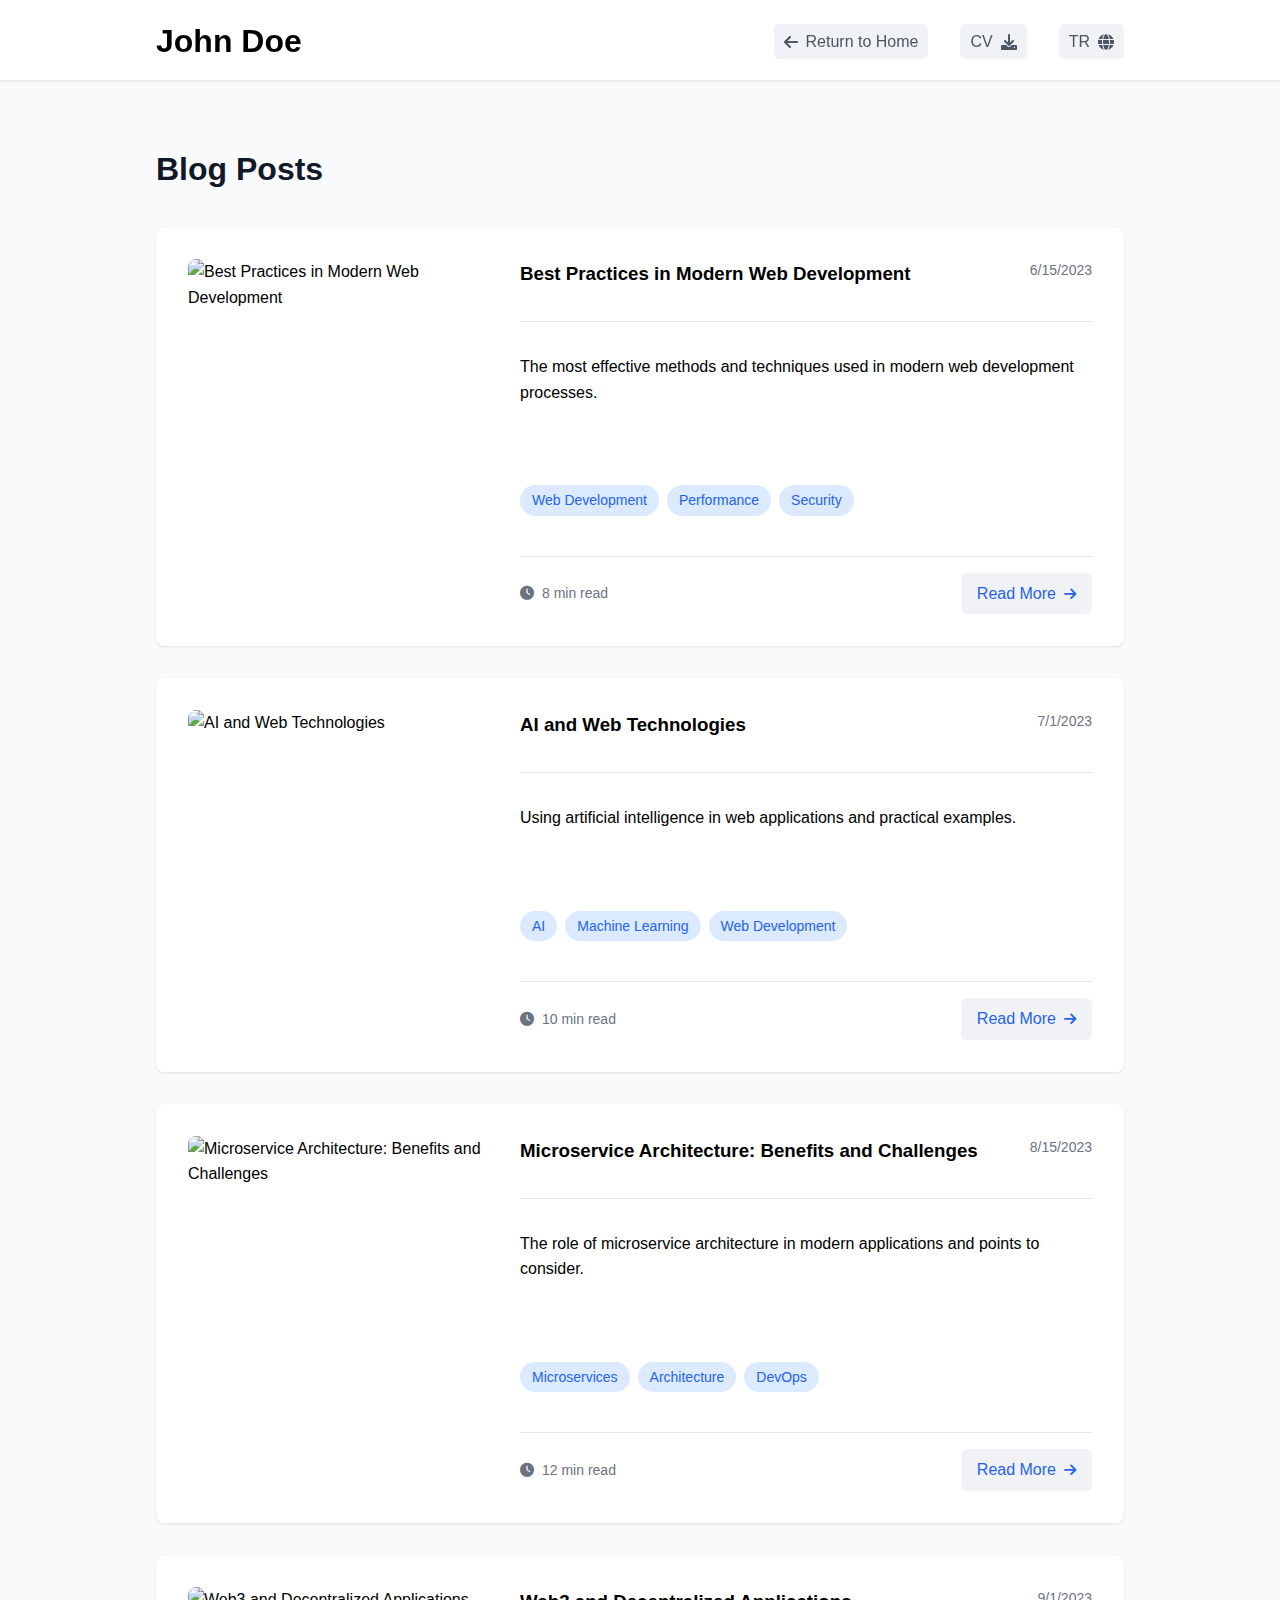
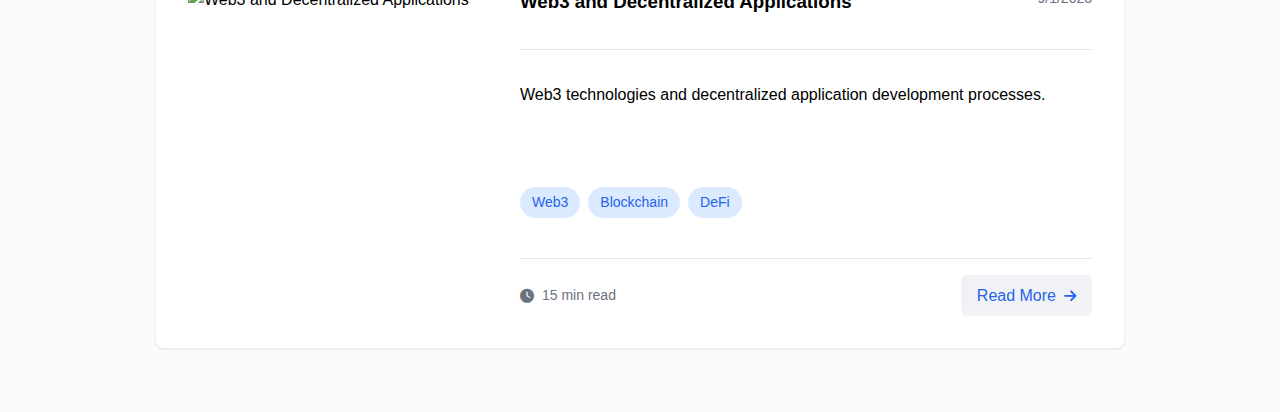
==== blog.html @ 064ebe72 "Blogs showcase page, all data listed." ====
<!DOCTYPE html>
<html lang="en">
<head>
    <meta charset="UTF-8">
    <meta name="viewport" content="width=device-width, initial-scale=1.0">
    <title>John Doe - Blog Posts</title>
    <link href="https://cdnjs.cloudflare.com/ajax/libs/font-awesome/6.0.0/css/all.min.css" rel="stylesheet">
    <link rel="stylesheet" href="./script/style.css">
</head>
<body>
    <header class="header">
        <div class="container">
            <div class="header-content">
                <h1 class="name">
                    <a href="./" class="logo-link"></a>
                </h1>
                <div class="nav-container">
                    <button class="menu-btn">
                        <i class="fas fa-bars"></i>
                    </button>
                    <nav class="nav">
                    <a href="./" class="accent">
                        <i class="fas fa-arrow-left"></i>
                        <span data-lang="tr">Ana Sayfaya Dön</span>
                        <span data-lang="en">Return to Home</span>
                    </a>
                    <a href="#resume" class="accent">CV <i class="fas fa-download"></i></a>
                    <a href="#" class="accent language-switch" onclick="toggleLanguage(event)">
                        <span data-lang="tr">EN</span>
                        <span data-lang="en">TR</span>
                        <i class="fas fa-globe"></i>
                    </a>
                    </nav>
                </div>
            </div>
        </div>
    </header>

    <main>
        <section class="section">
            <div class="container">
                <h2 class="section-title">
                    <span data-lang="tr">Blog Yazıları</span>
                    <span data-lang="en">Blog Posts</span>
                </h2>
                <div class="projects-list" id="blog-list">
                    <!-- Blog posts will be loaded dynamically -->
                </div>
            </div>
        </section>
    </main>

    <script type="module" src="./script/utils.js"></script>
    <script type="module" src="./script/blog.js"></script>
    <script type="module" src="./script/footer.js"></script>
</body>
</html>
---- script/style.css ----
/* Base styles */
* {
    margin: 0;
    padding: 0;
    box-sizing: border-box;
    scroll-behavior: smooth;
}

/* Common variables */
:root {
    --primary-color: #2563eb;
    --text-color: #4b5563;
    --bg-color: #f9fafb;
    --header-height: 80px;
}

/* Core layout */
body {
    font-family: -apple-system, BlinkMacSystemFont, "Segoe UI", Roboto, sans-serif;
    line-height: 1.6;
    background-color: var(--bg-color);
}

.header {
    position: sticky;
    top: 0;
    left: 0;
    width: 100%;
    background: white;
    box-shadow: 0 1px 3px rgba(0,0,0,0.1);
    z-index: 1000;
    padding: 1rem 0;
    height: var(--header-height);
}


.container {
    max-width: 1000px;
    margin: 0 auto;
    padding: 0 1rem;
}

.header-content {
    display: flex;
    justify-content: space-between;
    align-items: center;
    height: 100%;
}

.nav-container {
    display: flex;
    align-items: center;
}

.name {
    font-size: 2rem;
    font-weight: bold;
    transition: all 0.3s ease;
}


.nav {
    display: flex;
    gap: 2rem;
    align-items: center;
}

.nav a {
    color: var(--text-color);
    text-decoration: none;
    font-weight: 500;
    transition: color 0.3s ease;
}

.nav a:hover {
    color: var(--primary-color);
}

.section {
    padding: 4rem 0;
}

.section:nth-child(even) {
    background-color: white;
}

.section-title {
    font-size: 2rem;
    font-weight: bold;
    margin-bottom: 2rem;
    color: #111827;
}

.subsection-title {
    font-size: 1.5rem;
    font-weight: bold;
    margin: 2rem 0 1rem;
    color: #374151;
}

.about-content {
    max-width: 42rem;
}

.social-links {
    display: flex;
    gap: 1.5rem;
    margin-top: 2rem;
}

.social-links a {
    color: var(--text-color);
    transition: color 0.3s ease;
    font-size: 1.5rem;
}

.social-links a:hover {
    color: var(--primary-color);
}

.experience-item {
    background: white;
    padding: 1.5rem;
    border-radius: 0.5rem;
    margin-bottom: 2rem;
    box-shadow: 0 1px 3px rgba(0,0,0,0.1);
}

.experience-item:hover {
    box-shadow: 0 4px 12px rgba(0,0,0,0.15);
}

.experience-header {
    display: flex;
    justify-content: space-between;
    margin-bottom: 1rem;
}

.tags {
    display: flex;
    flex-wrap: wrap;
    gap: 0.5rem;
    margin-top: 1rem;
}

.tag {
    background: #dbeafe;
    color: var(--primary-color);
    padding: 0.25rem 0.75rem;
    border-radius: 9999px;
    font-size: 0.875rem;
}

.projects-grid {
    display: grid;
    grid-template-columns: repeat(auto-fit, minmax(300px, 1fr));
    gap: 2rem;
}

.project-card {
    background: white;
    padding: 1.5rem;
    border-radius: 0.5rem;
    box-shadow: 0 1px 3px rgba(0,0,0,0.1);
}

.project-card:hover {
    box-shadow: 0 4px 12px rgba(0,0,0,0.15);
}

.footer {
    background: white;
    padding: 2rem 0;
    text-align: center;
}

.menu-btn {
    display: none;
    background: none;
    border: none;
    cursor: pointer;
    padding: 0.5rem;
    font-size: 1.5rem;
}

@media (max-width: 768px) {
    .nav {
        display: none;
        position: absolute;
        top: var(--header-height);
        left: 0;
        width: 100%;
        background: white;
        padding: 1rem;
        flex-direction: column;
        align-items: center;
        gap: 1rem;
        box-shadow: 0 2px 4px rgba(0,0,0,0.1);
    }

    .header.scrolled .nav {
        top: var(--header-height-scrolled);
    }

    .nav.active {
        display: flex;
    }

    .menu-btn {
        display: block;
        margin-right: 1rem;
    }

    .nav a {
        width: 100%;
        text-align: center;
        padding: 0.5rem;
        justify-content: center;
    }

    .projects-grid {
        grid-template-columns: 1fr;
    }

    .experience-header {
        flex-direction: column;
        gap: 0.5rem;
    }

    .accent {
        width: auto;
        min-width: 200px;
        margin: 0 auto;
    }
}
.about-section {
    display: grid;
    grid-template-columns: 1fr 300px;
    gap: 2rem;
    align-items: start;
}

.profile-image {
    width: 100%;
    border-radius: 1rem;
    box-shadow: 0 4px 6px rgba(0, 0, 0, 0.1);
}

.project-image {
    width: 100%;
    height: 200px;
    object-fit: cover;
    border-radius: 0.5rem;
    margin: 1rem 0;
}

.read-more {
    display: inline-block;
    margin-top: 1rem;
    color: var(--primary-color);
    text-decoration: none;
    font-weight: 500;
}

.read-more:hover {
    text-decoration: underline;
}

.skills-grid {
    display: grid;
    grid-template-columns: repeat(auto-fill, minmax(250px, 1fr));
    gap: 1.5rem;
}

.skill-category {
    background: white;
    padding: 1.5rem;
    border-radius: 0.5rem;
    box-shadow: 0 1px 3px rgba(0,0,0,0.1);
}

.skill-category:hover {
    box-shadow: 0 4px 12px rgba(0,0,0,0.15);
}

.gallery {
    display: grid;
    grid-template-columns: repeat(auto-fill, minmax(250px, 1fr));
    gap: 1rem;
    margin-top: 2rem;
}

.gallery-item {
    position: relative;
    overflow: hidden;
    border-radius: 0.5rem;
    aspect-ratio: 1;
    cursor: pointer;
    transition: transform 0.3s ease;
}

.gallery-item img {
    width: 100%;
    height: 100%;
    object-fit: cover;
    transition: transform 0.3s ease;
}

.gallery-item:hover {
    box-shadow: 0 4px 12px rgba(0,0,0,0.15);
}


@media (max-width: 768px) {
    .about-section {
        grid-template-columns: 1fr;
    }

    .profile-image {
        max-width: 300px;
        margin: 0 auto;
    }
}

.accent {
    text-decoration: none;
    background-color: #f0f2f5;
    padding: 5px 10px;
    border-radius: 5px;
    color: #2c3e50;
    font-weight: 500;
    transition: all 0.3s ease;
    display: flex;
    align-items: center;
    justify-content: center;
    gap: 0.5rem;
}

.accent:hover {
    background-color: #e2e5e9;
}

.lightbox {
    display: none;
    position: fixed;
    top: 0;
    left: 0;
    width: 100%;
    height: 100%;
    background: rgba(0, 0, 0, 0.9);
    z-index: 2000;
    opacity: 0;
    transition: opacity 0.3s ease;
}

.lightbox.active {
    display: flex;
    opacity: 1;
}

.lightbox-content {
    position: relative;
    max-width: 90%;
    max-height: 90vh;
    margin: auto;
}

.lightbox-image {
    max-width: 100%;
    max-height: 90vh;
    object-fit: contain;
}

.lightbox-nav {
    position: absolute;
    top: 50%;
    transform: translateY(-50%);
    width: 100%;
    display: flex;
    justify-content: space-between;
    padding: 0 20px;
    box-sizing: border-box;
}

.lightbox-btn {
    background: rgba(255, 255, 255, 0.2);
    color: white;
    border: none;
    padding: 15px;
    cursor: pointer;
    border-radius: 50%;
    width: 50px;
    height: 50px;
    display: flex;
    align-items: center;
    justify-content: center;
    transition: background-color 0.3s ease;
}

.lightbox-btn:hover {
    background: rgba(255, 255, 255, 0.3);
}

.lightbox-close {
    position: absolute;
    top: 20px;
    right: 20px;
    color: white;
    cursor: pointer;
    font-size: 2rem;
    z-index: 2001;
}

/* Logo link styles */
.logo-link {
    text-decoration: none;
    color: inherit;
}

.logo-link:visited {
    color: inherit;
}

.logo-link:hover {
    color: inherit;
}

/* Language switching styles */
[data-lang] {
    display: none;
    transition: opacity 0.3s ease-in-out;
}

[data-lang].lang-visible {
    display: inline-block;
    opacity: 1;
}

[data-lang="en"] {
    display: inline-block;
}

/* Scroll to top button */
.scroll-to-top {
    position: fixed;
    bottom: 20px;
    right: 20px;
    background: var(--primary-color);
    color: white;
    width: 40px;
    height: 40px;
    border-radius: 50%;
    display: flex;
    align-items: center;
    justify-content: center;
    cursor: pointer;
    opacity: 0;
    visibility: hidden;
    transition: all 0.3s ease;
    z-index: 1000;
    box-shadow: 0 2px 5px rgba(0,0,0,0.2);
}

.scroll-to-top.visible {
    opacity: 1;
    visibility: visible;
}

.scroll-to-top:hover {
    background: #1d4ed8;
    transform: translateY(-2px);
}



.text-center {
    text-align: center;
}

.mt-4 {
    margin-top: 2rem;
}

.view-all {
    display: inline-flex;
    align-items: center;
    gap: 0.5rem;
    color: var(--primary-color);
    text-decoration: none;
    font-weight: 500;
    transition: all 0.3s ease;
}

.view-all:hover {
    transform: translateX(4px);
}

.view-all i {
    font-size: 0.875rem;
}

/* Section header styles */
.section-header {
    display: flex;
    justify-content: space-between;
    align-items: baseline;
    margin-bottom: 2rem;
    gap: 2rem;
}

.section-header .section-title {
    margin: 0;
    flex: 1;
}

.view-all {
    white-space: nowrap;
    font-size: 0.95rem;
}

@media (max-width: 768px) {
    .section-header {
        flex-direction: row;
        align-items: center;
    }
}

.projects-list {
    display: flex;
    flex-direction: column;
    gap: 2rem;
}

.projects-list .project-card {
    display: grid;
    grid-template-columns: 300px 1fr;
    gap: 2rem;
    padding: 2rem;
}

.projects-list .project-image {
    width: 100%;
    height: 100%;
    margin: 0;
}

.projects-list .project-content {
    display: flex;
    flex-direction: column;
    gap: 1rem;
}

.projects-list .project-header {
    display: flex;
    justify-content: space-between;
    align-items: flex-start;
    padding-bottom: 1rem;
    border-bottom: 1px solid #e5e7eb;
    margin-bottom: 1rem;
}

.projects-list .project-date {
    color: #6b7280;
    font-size: 0.875rem;
}

@media (max-width: 768px) {
    .projects-list .project-card {
        grid-template-columns: 1fr;
    }
}

.home-link {
    display: inline-flex;
    align-items: center;
    gap: 0.5rem;
}

.home-link i {
    font-size: 0.875rem;
    transition: transform 0.3s ease;
}

.home-link:hover i {
    transform: translateX(-4px);
}



.project-links {
    display: flex;
    align-items: center;
    justify-content: space-between;
    margin-top: 1.5rem;
    padding-top: 1rem;
    border-top: 1px solid #e5e7eb;
}

.project-links .links-left {
    display: flex;
    gap: 1.5rem;
}

.project-links .links-right {
    margin-left: auto;
}

.read-more {
    display: inline-flex;
    align-items: center;
    gap: 0.5rem;
    white-space: nowrap;
    margin: 0;
}

.read-more i {
    font-size: 0.875rem;
    transition: transform 0.3s ease;
}

.read-more:hover i {
    transform: translateX(4px);
}

@media (max-width: 640px) {
    .project-links {
        flex-direction: column;
        align-items: flex-start;
        gap: 1rem;
    }
    
    .project-links .links-right {
        margin-left: 0;
    }
}

/* ...rest of existing styles... */

/* Project Details Styles */
.project-details {
    max-width: 900px;
    margin: 0 auto;
}

.project-header {
    margin-bottom: 1rem;
    text-align: center;
}

.project-gallery {
    display: grid;
    grid-template-columns: repeat(auto-fit, minmax(300px, 1fr));
    gap: 1rem;
    margin: 2rem 0;
}

.project-gallery .gallery-item {
    position: relative;
    border-radius: 0.5rem;
    overflow: hidden;
}

.project-gallery img {
    width: 100%;
    height: 100%;
    object-fit: cover;
    transition: transform 0.3s ease;
}


.project-description {
    margin-bottom: 1rem;
}

.project-links {
    display: flex;
    gap: 0.5rem;
    justify-content: center;
}

/* ...rest of existing styles... */



.project-actions {
    display: flex;
    justify-content: center;
    gap: 1rem;
    margin: 1.5rem 0;
}

.project-actions .accent {
    padding: 0.75rem 1.5rem;
    font-size: 1.1rem;
}

.project-header {
    text-align: center;
    margin-bottom: 3rem;
}





.project-meta {
    margin: 1rem;
    justify-content: center;
}

.project-links {
    margin-top: 1.5rem;
}

.project-links .links-left {
    display: flex;
    gap: 1.5rem;
    justify-content: center;
}

.project-links .read-more {
    display: inline-flex;
    align-items: center;
    gap: 0.5rem;
    color: var(--primary-color);
    text-decoration: none;
    font-weight: 500;
    padding: 0.5rem 1rem;
    border-radius: 0.375rem;
    background-color: #f0f2f5;
    transition: all 0.3s ease;
}

.project-links .read-more:hover {
    background-color: #e2e5e9;
    transform: translateY(-1px);
}

.project-description {
    margin-bottom: 3rem;
}

.project-gallery {
    margin-top: 3rem;
}





.project-meta {
    display: flex;
    flex-direction: column;
    align-items: center;
    margin: 1rem 0;
    width: 100%;
    text-align: center;
}

.project-meta .tags {
    display: flex;
    flex-wrap: wrap;
    gap: 0.5rem;
    justify-content: center;
    margin-top: 0.75rem;
}

.project-meta .project-links {
    width: 100%;
    display: flex;
    justify-content: center;
    gap: 1rem;
    margin-top: 1rem;
    padding-top: 0;
    border: none;
}

.project-links .read-more {
    padding: 0.5rem 1rem;
    background-color: #f0f2f5;
    border-radius: 0.375rem;
    transition: all 0.2s ease;
}

.project-links .read-more:hover {
    background-color: #e2e5e9;
    transform: translateY(-2px);
}


/* Blog Styles */
.blog-card {
    background: white;
    border-radius: 0.5rem;
    overflow: hidden;
    margin-bottom: 2rem;
    box-shadow: 0 1px 3px rgba(0,0,0,0.1);
}

.blog-image-container {
    width: 100%;
    height: 300px;
    overflow: hidden;
}

.blog-image {
    width: 100%;
    height: 100%;
    object-fit: cover;
}

.blog-meta {
    display: flex;
    gap: 1rem;
    color: #6b7280;
    font-size: 0.875rem;
    margin-bottom: 0.5rem;
}

.blog-featured-image {
    width: 100%;
    max-height: 500px;
    overflow: hidden;
    border-radius: 0.5rem;
    margin: 1rem 0 2rem;
}

.blog-featured-image img {
    width: 100%;
    height: 100%;
    object-fit: cover;
}

.content {
    max-width: 65ch;
    margin: 0 auto;
    line-height: 1.8;
}

.content h1 {
    font-size: 2rem;
    margin: 2rem 0 1rem;
}

.content h2 {
    font-size: 1.5rem;
    margin: 1.5rem 0 1rem;
}

.content h3 {
    font-size: 1.25rem;
    margin: 1.25rem 0 0.75rem;
}

.content ul {
    margin: 1rem 0;
    padding-left: 1.5rem;
}

.content li {
    margin-bottom: 0.5rem;
}



.read-time {
    display: inline-flex;
    align-items: center;
    gap: 0.5rem;
    color: #6b7280;
    font-size: 0.875rem;
}

.read-time i {
    font-size: 0.875rem;
}





.markdown-content {
    line-height: 1.6;
}

.markdown-content h1,
.markdown-content h2,
.markdown-content h3,
.markdown-content h4,
.markdown-content h5,
.markdown-content h6 {
    margin: 1.5em 0 0.5em;
}

.markdown-content p {
    margin: 1em 0;
}

.markdown-content ul,
.markdown-content ol {
    margin: 1em 0;
    padding-left: 2em;
}

.markdown-content code {
    background-color: #f4f4f4;
    padding: 0.2em 0.4em;
    border-radius: 3px;
    font-family: monospace;
}

.markdown-content pre {
    background-color: #f4f4f4;
    padding: 1em;
    border-radius: 5px;
    overflow-x: auto;
    margin: 1em 0;
}

.markdown-content blockquote {
    border-left: 4px solid #ddd;
    margin: 1em 0;
    padding-left: 1em;
    color: #666;
}

.markdown-content img {
    max-width: 100%;
    height: auto;
    margin: 1em 0;
}

.markdown-content a {
    color: #0066cc;
    text-decoration: none;
}

.markdown-content a:hover {
    text-decoration: underline;
}

/* Social Share Buttons */
.share-buttons {
    display: inline-flex;
    align-items: center;
    gap: 0.5rem;
    margin-left: 1rem;
}

.share-button {
    color: #666;
    font-size: 1rem;
    transition: color 0.3s ease;
}

.share-button:hover {
    color: var(--primary-color);
}

.share-button.twitter:hover {
    color: #1DA1F2;
}

.share-button.linkedin:hover {
    color: #0077B5;
}

/* Blog Meta with Share Buttons */
.blog-meta {
    display: flex;
    align-items: center;
    flex-wrap: wrap;
    gap: 1rem;
    margin: 1rem 0;
}



/* Ana sayfa kart stilleri */
.projects-grid .project-card {
    text-align: left;
}

.projects-grid .project-title {
    text-align: left;
    margin-bottom: 1rem;
}

.projects-grid .read-more {
    margin-top: 1rem;
    display: inline-flex;
    align-items: center;
    gap: 0.5rem;
}

/* Proje liste sayfası kart stilleri */
.projects-list .project-card {
    text-align: left;
}

.projects-list .project-title {
    text-align: left;
    margin-bottom: 1rem;
}

.projects-list .project-links {
    display: flex;
    justify-content: space-between;
    align-items: center;
    margin-top: 1.5rem;
    padding-top: 1rem;
    border-top: 1px solid #e5e7eb;
}

/* ...rest of existing code... */




/* Project and blog card styles */
.projects-grid .project-card {
    display: flex;
    flex-direction: column;
}

.projects-grid .project-content {
    flex: 1;
    display: flex;
    flex-direction: column;
}

.projects-grid .project-content h3 {
    margin-bottom: 1rem;
    font-size: 1.25rem;
}

.projects-grid .project-content .read-more {
    margin-top: auto;
    align-self: flex-start;
}

/* ...rest of existing code... */



/* Home page card styles */
.projects-grid .project-card .project-content {
    display: flex;
    flex-direction: column;
    height: 100%;
}

.projects-grid .project-card .read-more {
    margin-top: auto;
    align-self: flex-end;
}

/* Blog post styles */
.blog-post {
    max-width: 900px;
    margin: 0 auto;
}

.post-header {
    text-align: center;
    margin-bottom: 3rem;
}

.post-header .blog-meta {
    display: flex;
    justify-content: center;
    align-items: center;
    gap: 2rem;
    margin: 1.5rem 0;
}

.post-header .tags {
    justify-content: center;
}

.blog-content {
    margin-bottom: 3rem;
}

.blog-featured-image {
    margin-top: 3rem;
    border-radius: 0.5rem;
    overflow: hidden;
}

.blog-featured-image img {
    width: 100%;
    height: auto;
    display: block;
}

.share-buttons {
    display: flex;
    gap: 1rem;
    justify-content: center;
}

/* ...rest of existing code... */

/* Navigation and button styles */
.accent {
    text-decoration: none;
    background-color: #f0f2f5;
    padding: 5px 10px;
    border-radius: 5px;
    color: #2c3e50;
    font-weight: 500;
    transition: all 0.3s ease;
    display: flex;
    align-items: center;
    justify-content: center;
    gap: 0.5rem;
}

.home-link {
    gap: 0.5rem;
}

.home-link i {
    font-size: 0.875rem;
    transition: transform 0.3s ease;
}

.home-link:hover i {
    transform: translateX(-4px);
}



/* Project card styles */
.project-card {
    display: flex;
    flex-direction: column;
    height: 100%;
}

.project-content {
    display: flex;
    flex-direction: column;
    flex: 1;
}

.project-links {
    margin-top: auto;
    padding-top: 1rem;
    border-top: 1px solid #e5e7eb;
}

.read-more {
    display: inline-flex;
    align-items: center;
    gap: 0.5rem;
    white-space: nowrap;
    margin: 0;
}

.read-more i {
    font-size: 0.875rem;
    transition: transform 0.3s ease;
}

.read-more:hover i {
    transform: translateX(4px);
}

/* ...rest of existing code... */



/* Useful Links Section Styles */
.links-grid {
    display: grid;
    grid-template-columns: repeat(auto-fit, minmax(300px, 1fr));
    gap: 2rem;
    margin-top: 2rem;
}

.link-item {
    background: white;
    border-radius: 0.5rem;
    padding: 1.5rem;
    box-shadow: 0 1px 3px rgba(0,0,0,0.1);
    transition: transform 0.3s ease, box-shadow 0.3s ease;
}

.link-item:hover {
    box-shadow: 0 4px 12px rgba(0,0,0,0.15);
}

.link-item h3 {
    font-size: 1.25rem;
    margin-bottom: 1rem;
    display: flex;
    align-items: center;
    gap: 0.75rem;
}

.link-item h3 i {
    font-size: 1.5rem;
    opacity: 0.8;
}

.link-item ul {
    list-style: none;
    padding: 0;
    margin: 0;
}

.link-item li {
    margin-bottom: 1rem;
    padding-left: 1.5rem;
    position: relative;
}

.link-item li:last-child {
    margin-bottom: 0;
}

.link-item li::before {
    content: '→';
    position: absolute;
    left: 0;
    color: var(--primary-color);
    opacity: 0.6;
}

.link-item a {
    color: var(--primary-color);
    text-decoration: none;
    font-weight: 500;
}

.link-item li a + span {
    display: block;
    font-size: 0.875rem;
    color: #666;
    margin-top: 0.25rem;
}

@media (max-width: 768px) {
    .links-grid {
        grid-template-columns: 1fr;
    }
}

/* ...existing code... */

.experience-title {
    display: flex;
    flex-direction: column;
    gap: 0.5rem;
}

.company-info {
    display: flex;
    align-items: center;
    gap: 0.75rem;
    color: var(--text-color);
}

.company-logo {
    width: 24px;
    height: 24px;
    object-fit: contain;
}

.company-link {
    display: flex;
    align-items: center;
    gap: 0.75rem;
    color: var(--text-color);
    text-decoration: none;
    transition: color 0.3s ease;
}

.company-link:hover {
    color: var(--primary-color);
}

/* ...rest of existing code... */
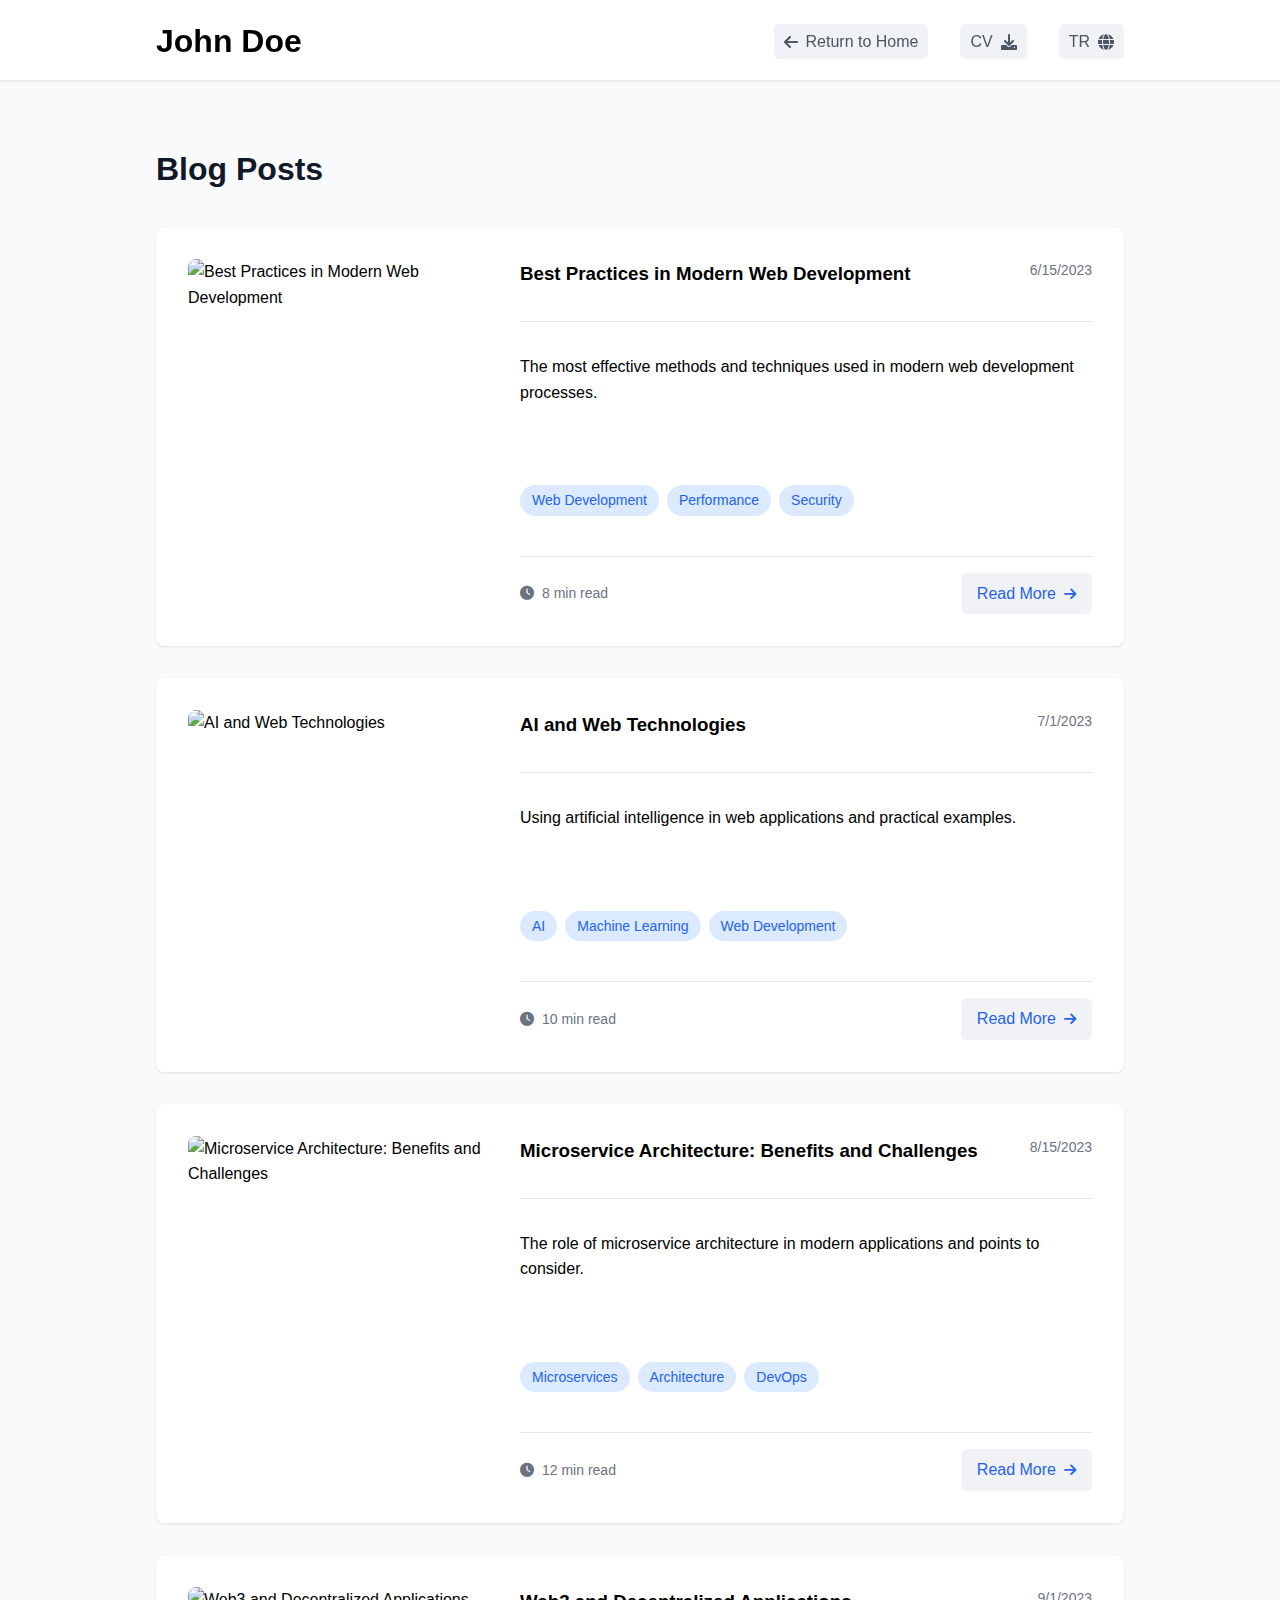
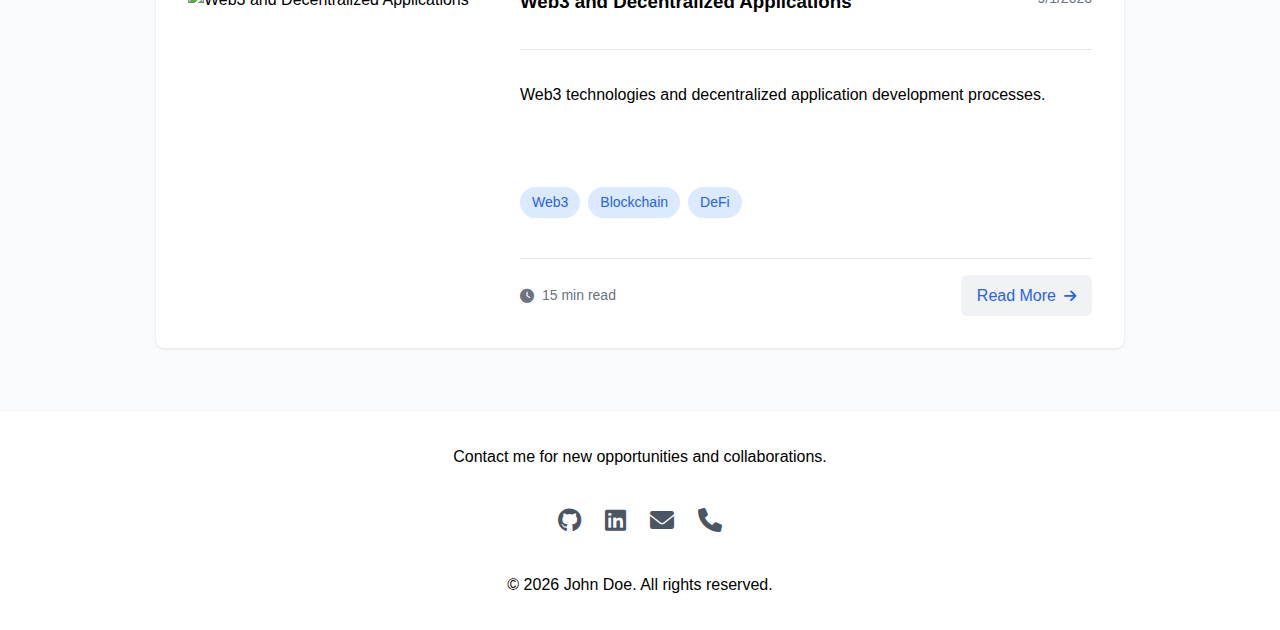
==== commit fef1b0e9: "HTML tittle dummy information fix." ====
--- a/blog.html
+++ b/blog.html
@@ -3,7 +3,7 @@
 <head>
     <meta charset="UTF-8">
     <meta name="viewport" content="width=device-width, initial-scale=1.0">
-    <title>John Doe - Blog Posts</title>
+    <title>Blog Posts</title>
     <link href="https://cdnjs.cloudflare.com/ajax/libs/font-awesome/6.0.0/css/all.min.css" rel="stylesheet">
     <link rel="stylesheet" href="./script/style.css">
 </head>
